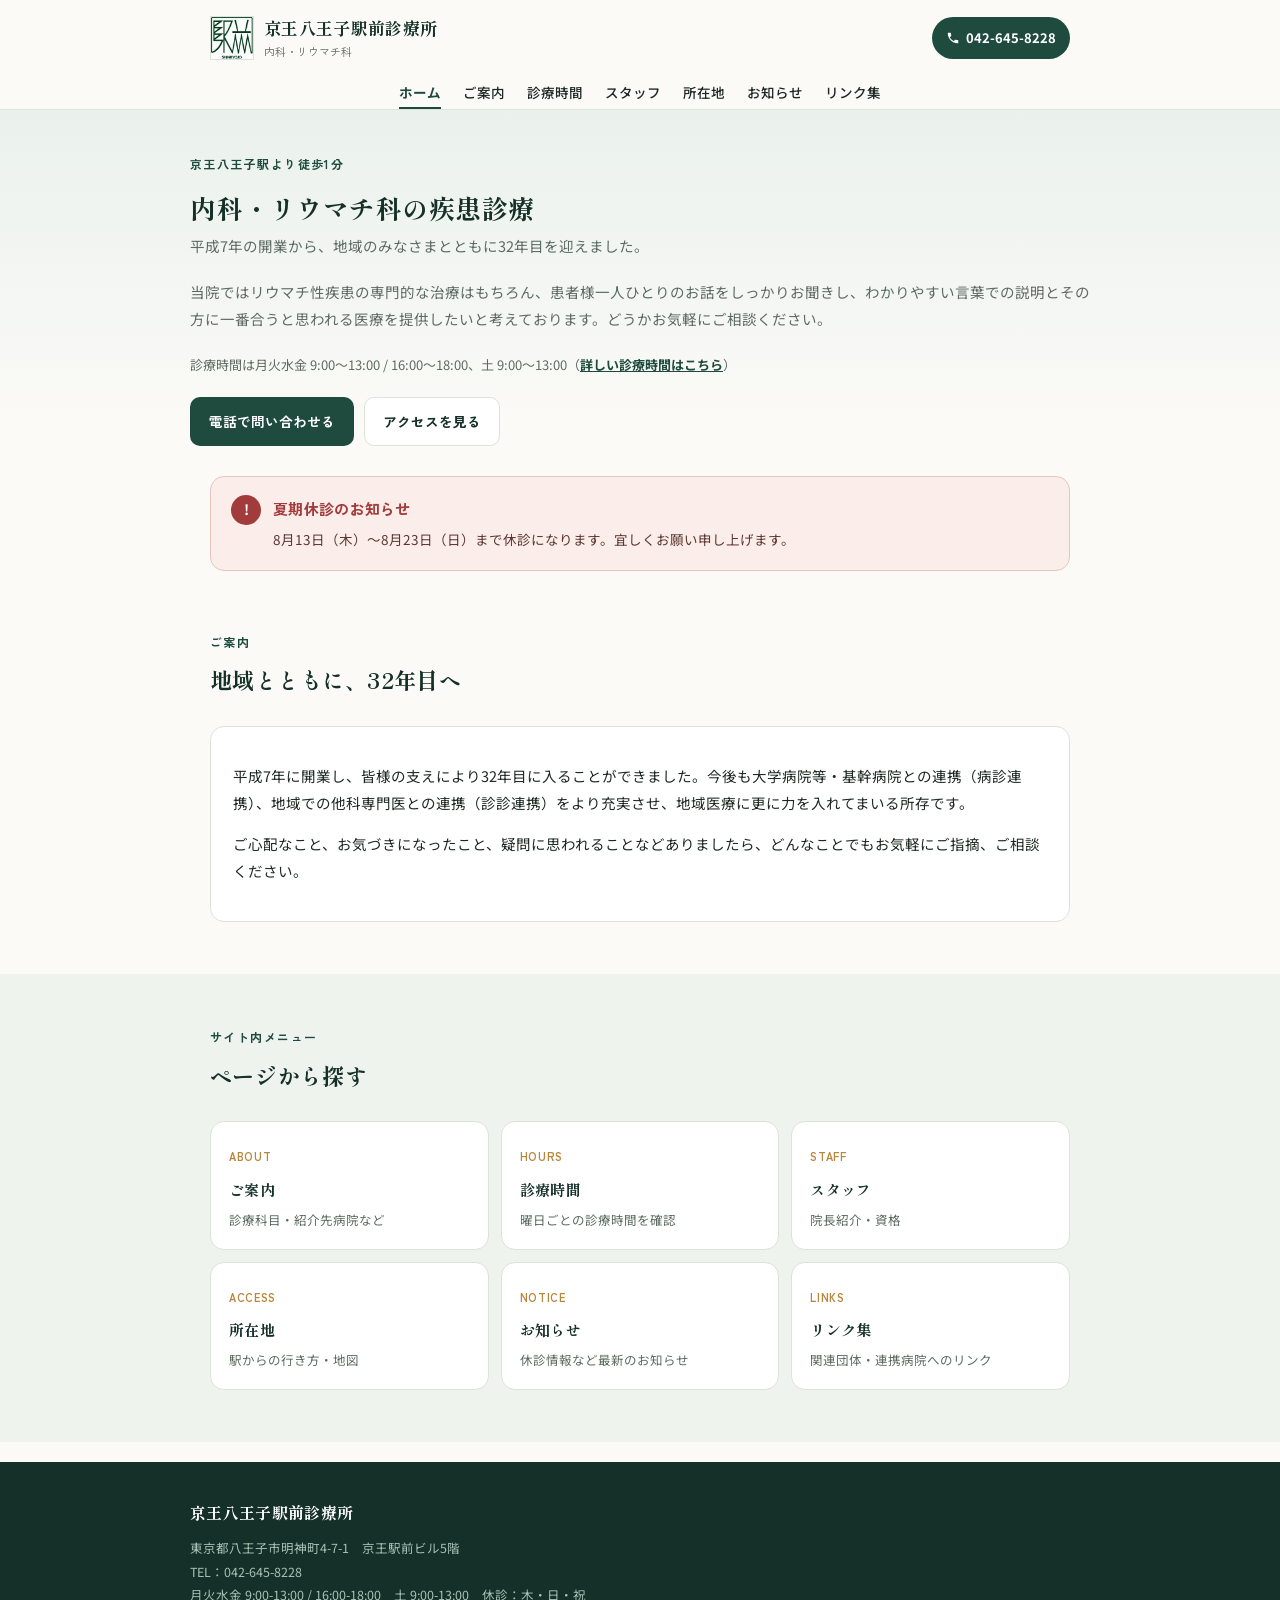
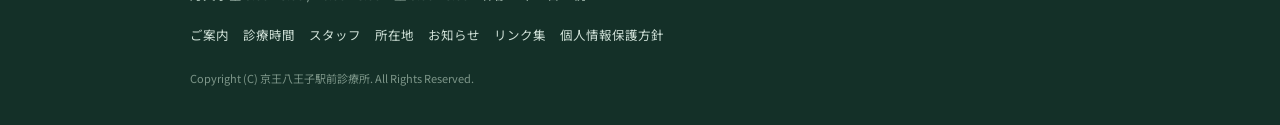
==== index.html @ 50f48717 "トップページに文言追加" ====
<!DOCTYPE html>
<html lang="ja">
<head>
<meta charset="UTF-8">
<meta name="viewport" content="width=device-width, initial-scale=1.0">
<meta name="robots" content="noindex, nofollow">
<title>京王八王子駅前診療所｜内科・リウマチ科</title>
<link rel="preconnect" href="https://fonts.googleapis.com">
<link href="https://fonts.googleapis.com/css2?family=Shippori+Mincho:wght@500;700&family=Noto+Sans+JP:wght@400;500;700&family=Zen+Kaku+Gothic+New:wght@500;700&display=swap" rel="stylesheet">
<link rel="stylesheet" href="css/style.css">
</head>
<body>

<header class="site-header">
  <div class="header-top">
    <a class="brand" href="index.html">
      <span class="brand-mark"><img src="assets/logo.jpg" alt="京王八王子駅前診療所 ロゴ"></span>
      <span class="brand-text">
        <p class="brand-name">京王八王子駅前診療所</p>
        <span class="brand-sub">内科・リウマチ科</span>
      </span>
    </a>
    <div class="header-actions">
      <a class="tel-btn" href="tel:042-645-8228">
        <svg viewBox="0 0 24 24" fill="currentColor"><path d="M6.6 10.8c1.4 2.8 3.8 5.1 6.6 6.6l2.2-2.2c.3-.3.7-.4 1-.2 1.1.4 2.3.6 3.6.6.6 0 1 .4 1 1V20c0 .6-.4 1-1 1C10.7 21 3 13.3 3 4c0-.6.4-1 1-1h3.5c.6 0 1 .4 1 1 0 1.2.2 2.4.6 3.6.1.4 0 .8-.2 1L6.6 10.8z"/></svg>
        042-645-8228
      </a>
      <button class="menu-btn" id="menuBtn" aria-label="メニュー"><span></span><span></span><span></span></button>
    </div>
  </div>
  <nav class="primary-nav" id="primaryNav">
    <ul>
      <li><a href="index.html" class="active">ホーム</a></li>
      <li><a href="about.html">ご案内</a></li>
      <li><a href="hours.html">診療時間</a></li>
      <li><a href="staff.html">スタッフ</a></li>
      <li><a href="access.html">所在地</a></li>
      <li><a href="notice.html">お知らせ</a></li>
      <li><a href="links.html">リンク集</a></li>
    </ul>
  </nav>
</header>

<section class="hero">
  <div class="hero-inner">
    <span class="eyebrow">京王八王子駅より徒歩1分</span>
    <h1>内科・リウマチ科の疾患診療</h1>
    <p class="lead">平成7年の開業から、地域のみなさまとともに<span class="anniv-year">30</span>年目を迎えました。</p>
    <p class="lead">当院ではリウマチ性疾患の専門的な治療はもちろん、患者様一人ひとりのお話をしっかりお聞きし、わかりやすい言葉での説明とその方に一番合うと思われる医療を提供したいと考えております。どうかお気軽にご相談ください。</p>

    <p class="hours-note">診療時間は月火水金 9:00〜13:00 / 16:00〜18:00、土 9:00〜13:00（<a href="hours.html">詳しい診療時間はこちら</a>）</p>

    <div class="hero-cta">
      <a class="btn btn-primary" href="tel:042-645-8228">電話で問い合わせる</a>
      <a class="btn btn-outline" href="access.html">アクセスを見る</a>
    </div>
  </div>
</section>

<div class="notice-card" id="topNoticeCard"></div>

<section>
  <div class="wrap">
    <div class="section-head">
      <span class="eyebrow">ご案内</span>
      <h2>地域とともに、<span class="anniv-year">30</span>年目へ</h2>
    </div>
    <div class="lead-block">
      <p>平成7年に開業し、皆様の支えにより<span class="anniv-year">30</span>年目に入ることができました。今後も大学病院等・基幹病院との連携（病診連携）、地域での他科専門医との連携（診診連携）をより充実させ、地域医療に更に力を入れてまいる所存です。</p>
      <p>ご心配なこと、お気づきになったこと、疑問に思われることなどありましたら、どんなことでもお気軽にご指摘、ご相談ください。</p>
    </div>
  </div>
</section>

<section class="tint">
  <div class="wrap">
    <div class="section-head">
      <span class="eyebrow">サイト内メニュー</span>
      <h2>ページから探す</h2>
    </div>
    <div class="quick-grid">
      <a class="quick-card" href="about.html">
        <span class="q-label">ABOUT</span>
        <h3>ご案内</h3>
        <p>診療科目・紹介先病院など</p>
      </a>
      <a class="quick-card" href="hours.html">
        <span class="q-label">HOURS</span>
        <h3>診療時間</h3>
        <p>曜日ごとの診療時間を確認</p>
      </a>
      <a class="quick-card" href="staff.html">
        <span class="q-label">STAFF</span>
        <h3>スタッフ</h3>
        <p>院長紹介・資格</p>
      </a>
      <a class="quick-card" href="access.html">
        <span class="q-label">ACCESS</span>
        <h3>所在地</h3>
        <p>駅からの行き方・地図</p>
      </a>
      <a class="quick-card" href="notice.html">
        <span class="q-label">NOTICE</span>
        <h3>お知らせ</h3>
        <p>休診情報など最新のお知らせ</p>
      </a>
      <a class="quick-card" href="links.html">
        <span class="q-label">LINKS</span>
        <h3>リンク集</h3>
        <p>関連団体・連携病院へのリンク</p>
      </a>
    </div>
  </div>
</section>

<footer>
  <div class="footer-inner">
    <p class="brand-name">京王八王子駅前診療所</p>
    <div class="foot-meta">
      東京都八王子市明神町4-7-1　京王駅前ビル5階<br>
      TEL：042-645-8228<br>
      月火水金 9:00-13:00 / 16:00-18:00　土 9:00-13:00　休診：木・日・祝
    </div>
    <div class="foot-links">
      <a href="about.html">ご案内</a>
      <a href="hours.html">診療時間</a>
      <a href="staff.html">スタッフ</a>
      <a href="access.html">所在地</a>
      <a href="notice.html">お知らせ</a>
      <a href="links.html">リンク集</a>
      <a href="privacy.html">個人情報保護方針</a>
    </div>
    <p class="copyright">Copyright (C) 京王八王子駅前診療所. All Rights Reserved.</p>
  </div>
</footer>

<script>const NOTICES_JSON_PATH = 'data/notices.json';</script>
<script src="js/main.js"></script>
<script>
  fetch('data/notices.json?_=' + Date.now())
    .then(res => res.json())
    .then(notices => {
      const card = document.getElementById('topNoticeCard');
      if(!notices || notices.length === 0){ return; }
      notices.sort((a,b) => new Date(b.date) - new Date(a.date));
      const top = notices.find(n => n.urgent) || notices[0];
      const div = document.createElement('div');
      div.textContent = top.title;
      const titleSafe = div.innerHTML;
      div.textContent = top.body;
      const bodySafe = div.innerHTML;
      card.innerHTML = `
        <a class="notice-box" href="notice.html">
          <span class="notice-icon">!</span>
          <div>
            <h3>${titleSafe}</h3>
            <p>${bodySafe}</p>
          </div>
        </a>`;
    })
    .catch(() => {});
</script>
</body>
</html>
---- css/style.css ----
:root{
  --bg: #FBFAF7;
  --bg-tint: #EEF3ED;
  --primary: #1F4B3F;
  --primary-dark: #143028;
  --primary-soft: #EAF1EC;
  --accent: #B8863C;
  --urgent: #A23B3B;
  --urgent-bg: #FBEDEA;
  --text: #1E2822;
  --text-muted: #5C6B62;
  --border: #DCE3D8;
  --radius: 14px;
  --max: 900px;
}
*{box-sizing:border-box;}
html{scroll-behavior:smooth;}
body{
  margin:0;
  background:var(--bg);
  color:var(--text);
  font-family:'Noto Sans JP', sans-serif;
  line-height:1.85;
  -webkit-font-smoothing:antialiased;
}
h1,h2,h3,.brand-name{
  font-family:'Shippori Mincho', serif;
  color:var(--primary-dark);
  letter-spacing:.02em;
}
.nav-label,.eyebrow,button,.btn{font-family:'Zen Kaku Gothic New', sans-serif;}
a{color:var(--primary);}
img{max-width:100%;display:block;}
.wrap{max-width:var(--max); margin:0 auto; padding:0 20px;}

/* Header */
header.site-header{position:sticky; top:0; z-index:50; background:rgba(251,250,247,.95); backdrop-filter:blur(6px); border-bottom:1px solid var(--border);}
.header-top{display:flex; align-items:center; justify-content:space-between; max-width:var(--max); margin:0 auto; padding:12px 20px; gap:12px;}
.brand{display:flex; align-items:center; gap:10px; text-decoration:none;}
.brand-mark{width:44px; height:44px; border-radius:0; background:#fff; border:1px solid var(--border); display:flex; align-items:center; justify-content:center; flex-shrink:0; overflow:hidden;}
.brand-mark img{width:100%; height:100%; object-fit:contain;}
.brand-text{line-height:1.3;}
.brand-name{font-size:17px; font-weight:700; margin:0;}
.brand-sub{font-size:11px; color:var(--text-muted); font-family:'Zen Kaku Gothic New',sans-serif;}
.header-actions{display:flex; align-items:center; gap:8px;}
.tel-btn{display:flex; align-items:center; gap:6px; background:var(--primary); color:#fff; text-decoration:none; padding:9px 14px; border-radius:99px; font-size:13px; font-weight:700; white-space:nowrap;}
.tel-btn svg{width:14px; height:14px; flex-shrink:0;}
.menu-btn{background:none; border:1px solid var(--border); border-radius:10px; width:40px; height:40px; display:flex; flex-direction:column; align-items:center; justify-content:center; gap:4px; cursor:pointer;}
.menu-btn span{display:block; width:18px; height:2px; background:var(--primary-dark);}

nav.primary-nav{display:none; border-top:1px solid var(--border);}
nav.primary-nav.open{display:block;}
nav.primary-nav ul{list-style:none; margin:0; padding:8px 20px 14px; display:flex; flex-direction:column; gap:2px;}
nav.primary-nav a{display:block; padding:10px 6px; text-decoration:none; color:var(--text); font-size:14px; font-weight:500; border-radius:8px;}
nav.primary-nav a.active{color:var(--primary); font-weight:700; background:var(--bg-tint);}

@media(min-width:760px){
  .menu-btn{display:none;}
  nav.primary-nav{display:block !important; border-top:none;}
  nav.primary-nav ul{flex-direction:row; padding:0; gap:22px; justify-content:center;}
  nav.primary-nav a{padding:4px 0; font-size:13.5px;}
  nav.primary-nav a.active{background:none; border-bottom:2px solid var(--primary); border-radius:0; padding-bottom:2px;}
  .header-top{padding:16px 20px;}
}

/* Page header (non-home pages) */
.page-head{padding:34px 20px 26px; background:linear-gradient(180deg, var(--primary-soft), var(--bg) 90%);}
.page-head .wrap{max-width:var(--max);}
.breadcrumb{font-size:12px; color:var(--text-muted); margin-bottom:8px;}
.breadcrumb a{color:var(--text-muted); text-decoration:none;}
.page-head h1{font-size:23px; margin:0 0 6px;}
.page-head p{color:var(--text-muted); font-size:13.5px; margin:0;}

/* Hero (home only) */
.hero{padding:38px 20px 30px; background:linear-gradient(180deg, var(--primary-soft), var(--bg) 85%);}
.hero-inner{max-width:var(--max); margin:0 auto;}
.eyebrow{font-size:12px; font-weight:700; color:var(--primary); letter-spacing:.12em; text-transform:uppercase;}
.hero h1{font-size:26px; margin:10px 0 6px; line-height:1.5;}
.hero p.lead{color:var(--text-muted); font-size:14.5px; margin:0 0 20px;}
.hours-note{font-size:13px; color:var(--text-muted); margin:0 0 20px;}
.hours-note a{color:var(--primary); font-weight:700;}
.status-row{display:flex; flex-wrap:wrap; gap:10px; align-items:center; margin-bottom:20px;}
.status-pill{display:inline-flex; align-items:center; gap:7px; padding:8px 14px; border-radius:99px; font-size:13px; font-weight:700; font-family:'Zen Kaku Gothic New',sans-serif;}
.status-pill.open{background:#E7F1E9; color:#1F4B3F;}
.status-pill.closed{background:var(--urgent-bg); color:var(--urgent);}
.status-dot{width:8px; height:8px; border-radius:50%; background:currentColor;}
.status-note{font-size:12.5px; color:var(--text-muted);}
.hero-cta{display:flex; gap:10px; flex-wrap:wrap;}
.btn{display:inline-flex; align-items:center; gap:8px; padding:11px 18px; border-radius:10px; font-size:13.5px; font-weight:700; text-decoration:none; border:1px solid transparent; cursor:pointer;}
.btn-primary{background:var(--primary); color:#fff;}
.btn-outline{background:#fff; color:var(--primary-dark); border-color:var(--border);}

/* Notice */
.notice-card{max-width:var(--max); margin:0 auto 8px; padding:0 20px;}
.notice-box{background:var(--urgent-bg); border:1px solid #E5C6BE; border-radius:var(--radius); padding:18px 20px; display:flex; gap:12px; align-items:flex-start;}
.notice-box.static{cursor:default;}
a.notice-box{text-decoration:none; transition:box-shadow .15s;}
a.notice-box:hover{box-shadow:0 2px 10px rgba(162,59,59,.12);}
.notice-icon{width:30px; height:30px; border-radius:50%; background:var(--urgent); color:#fff; display:flex; align-items:center; justify-content:center; font-weight:700; flex-shrink:0; font-size:14px;}
.notice-box h3{margin:0 0 4px; font-size:15px; color:var(--urgent); font-family:'Zen Kaku Gothic New',sans-serif;}
.notice-box p{margin:0; font-size:13.5px; color:#5b3630; white-space:pre-wrap;}
.notice-date{font-size:11.5px; color:#8a615c; margin-top:6px; font-family:'Zen Kaku Gothic New',sans-serif;}

/* Sections */
section{padding:52px 20px;}
section.tint{background:var(--bg-tint);}
section.compact{padding:40px 20px;}
.section-head{margin-bottom:26px;}
.section-head .eyebrow{display:block; margin-bottom:6px;}
.section-head h2{font-size:22px; margin:0;}
.section-head p{color:var(--text-muted); font-size:13.5px; margin:8px 0 0;}
.lead-block{background:#fff; border:1px solid var(--border); border-radius:var(--radius); padding:22px;}
.lead-block p{font-size:14.5px;}

/* Quick link cards (home) */
.quick-grid{display:grid; grid-template-columns:1fr; gap:12px;}
@media(min-width:640px){.quick-grid{grid-template-columns:repeat(3,1fr);}}
.quick-card{display:block; background:#fff; border:1px solid var(--border); border-radius:var(--radius); padding:18px; text-decoration:none; color:var(--text);}
.quick-card .q-label{font-size:11px; color:var(--accent); font-weight:700; font-family:'Zen Kaku Gothic New',sans-serif; letter-spacing:.06em;}
.quick-card h3{font-size:15px; margin:6px 0 4px;}
.quick-card p{font-size:12.5px; color:var(--text-muted); margin:0;}

/* Department cards */
.dept-grid{display:grid; grid-template-columns:1fr; gap:16px;}
@media(min-width:640px){.dept-grid{grid-template-columns:1fr 1fr;}}
.dept-card{background:#fff; border:1px solid var(--border); border-radius:var(--radius); padding:22px;}
.dept-card h3{font-size:17px; margin:0 0 10px; display:flex; align-items:center; gap:8px;}
.dept-tag{font-size:10.5px; font-family:'Zen Kaku Gothic New',sans-serif; font-weight:700; background:var(--primary-soft); color:var(--primary-dark); padding:3px 9px; border-radius:99px;}
.dept-card ul{margin:10px 0 0; padding-left:1.1em; font-size:13.5px; color:var(--text-muted);}
.dept-card li{margin-bottom:4px;}
.referral-list{margin-top:22px;}
.referral-list h4{font-size:13.5px; font-family:'Zen Kaku Gothic New',sans-serif; margin:0 0 10px; color:var(--text-muted); font-weight:700;}
.chip-list{display:flex; flex-wrap:wrap; gap:8px;}
.chip{font-size:12.5px; background:#fff; border:1px solid var(--border); border-radius:99px; padding:7px 13px; color:var(--text);}

/* Hours */
.hours-card{background:#fff; border:1px solid var(--border); border-radius:var(--radius); padding:22px; overflow-x:auto;}
table.hours{width:100%; border-collapse:collapse; min-width:520px; font-family:'Zen Kaku Gothic New',sans-serif;}
table.hours th, table.hours td{text-align:center; padding:12px 6px; font-size:13px; border-bottom:1px solid var(--border);}
table.hours th{color:var(--text-muted); font-weight:700; font-size:12px;}
table.hours td.label{text-align:left; color:var(--text-muted); font-size:12.5px; padding-left:2px;}
table.hours td.open{color:var(--primary); font-weight:700;}
table.hours td.closed{color:#B7BDB4;}
table.hours th.today, table.hours td.today{background:var(--primary-soft); border-radius:6px;}
.hours-foot{margin-top:16px; font-size:12.5px; color:var(--text-muted);}
.hours-foot li{margin-bottom:4px;}

/* Staff */
.staff-card{display:flex; gap:18px; align-items:flex-start; background:#fff; border:1px solid var(--border); border-radius:var(--radius); padding:22px; flex-wrap:wrap;}
.staff-photo{width:176px; height:176px; border-radius:20px; object-fit:cover; flex-shrink:0; background:var(--primary-soft);}
.staff-info h3{margin:0 0 2px; font-size:17px;}
.staff-role{font-size:12.5px; color:var(--text-muted); margin-bottom:10px; font-family:'Zen Kaku Gothic New',sans-serif;}
.staff-creds{list-style:none; margin:0; padding:0; font-size:13px; color:var(--text-muted); display:grid; gap:4px;}
.staff-creds li::before{content:"・";}
.note-tag{display:inline-block; background:#fff8e8; border:1px solid #ecd8a6; color:#8a6a1e; font-size:11.5px; padding:6px 10px; border-radius:8px; margin-top:14px; font-family:'Zen Kaku Gothic New',sans-serif;}

/* Access */
.access-grid{display:grid; gap:16px; grid-template-columns:1fr;}
@media(min-width:640px){.access-grid{grid-template-columns:1.1fr 1fr;}}
.access-card{background:#fff; border:1px solid var(--border); border-radius:var(--radius); padding:22px;}
.access-card h4{margin:0 0 8px; font-size:13.5px; font-family:'Zen Kaku Gothic New',sans-serif;}
.route-item{display:flex; justify-content:space-between; font-size:13.5px; padding:9px 0; border-bottom:1px dashed var(--border); gap:10px;}
.route-item:last-child{border-bottom:none;}
.route-item b{color:var(--primary-dark); text-align:right;}
.map-placeholder{background:var(--bg-tint); border:1px dashed var(--border); border-radius:12px; aspect-ratio:4/3; display:flex; align-items:center; justify-content:center; color:var(--text-muted); font-size:12.5px; text-align:center; padding:20px;}
.map-embed{background:var(--bg-tint); border:1px solid var(--border); border-radius:12px; aspect-ratio:4/3; overflow:hidden;}

/* Links */
.links-grid{display:grid; gap:8px; grid-template-columns:1fr;}
@media(min-width:640px){.links-grid{grid-template-columns:1fr 1fr;}}
.link-item{display:block; background:#fff; border:1px solid var(--border); border-radius:10px; padding:12px 14px; font-size:13.5px; text-decoration:none; color:var(--text);}

/* Privacy */
.privacy-body h5{font-size:13px; color:var(--text); margin:14px 0 6px;}
.privacy-body ul{margin:0 0 10px; padding-left:1.2em; color:var(--text-muted); font-size:13px;}
.privacy-body p{font-size:13px; color:var(--text-muted);}

/* Footer */
footer{background:var(--primary-dark); color:#DCE7E1; padding:36px 20px 26px; margin-top:20px;}
.footer-inner{max-width:var(--max); margin:0 auto;}
footer .brand-name{color:#fff; font-size:16px;}
footer .foot-meta{font-size:12.5px; color:#A9C0B5; margin-top:8px; line-height:1.9;}
footer .foot-links{margin-top:16px; display:flex; flex-wrap:wrap; gap:14px;}
footer .foot-links a{color:#CFE0D7; font-size:12.5px; text-decoration:none;}
footer .copyright{margin-top:22px; font-size:11px; color:#7D9689;}
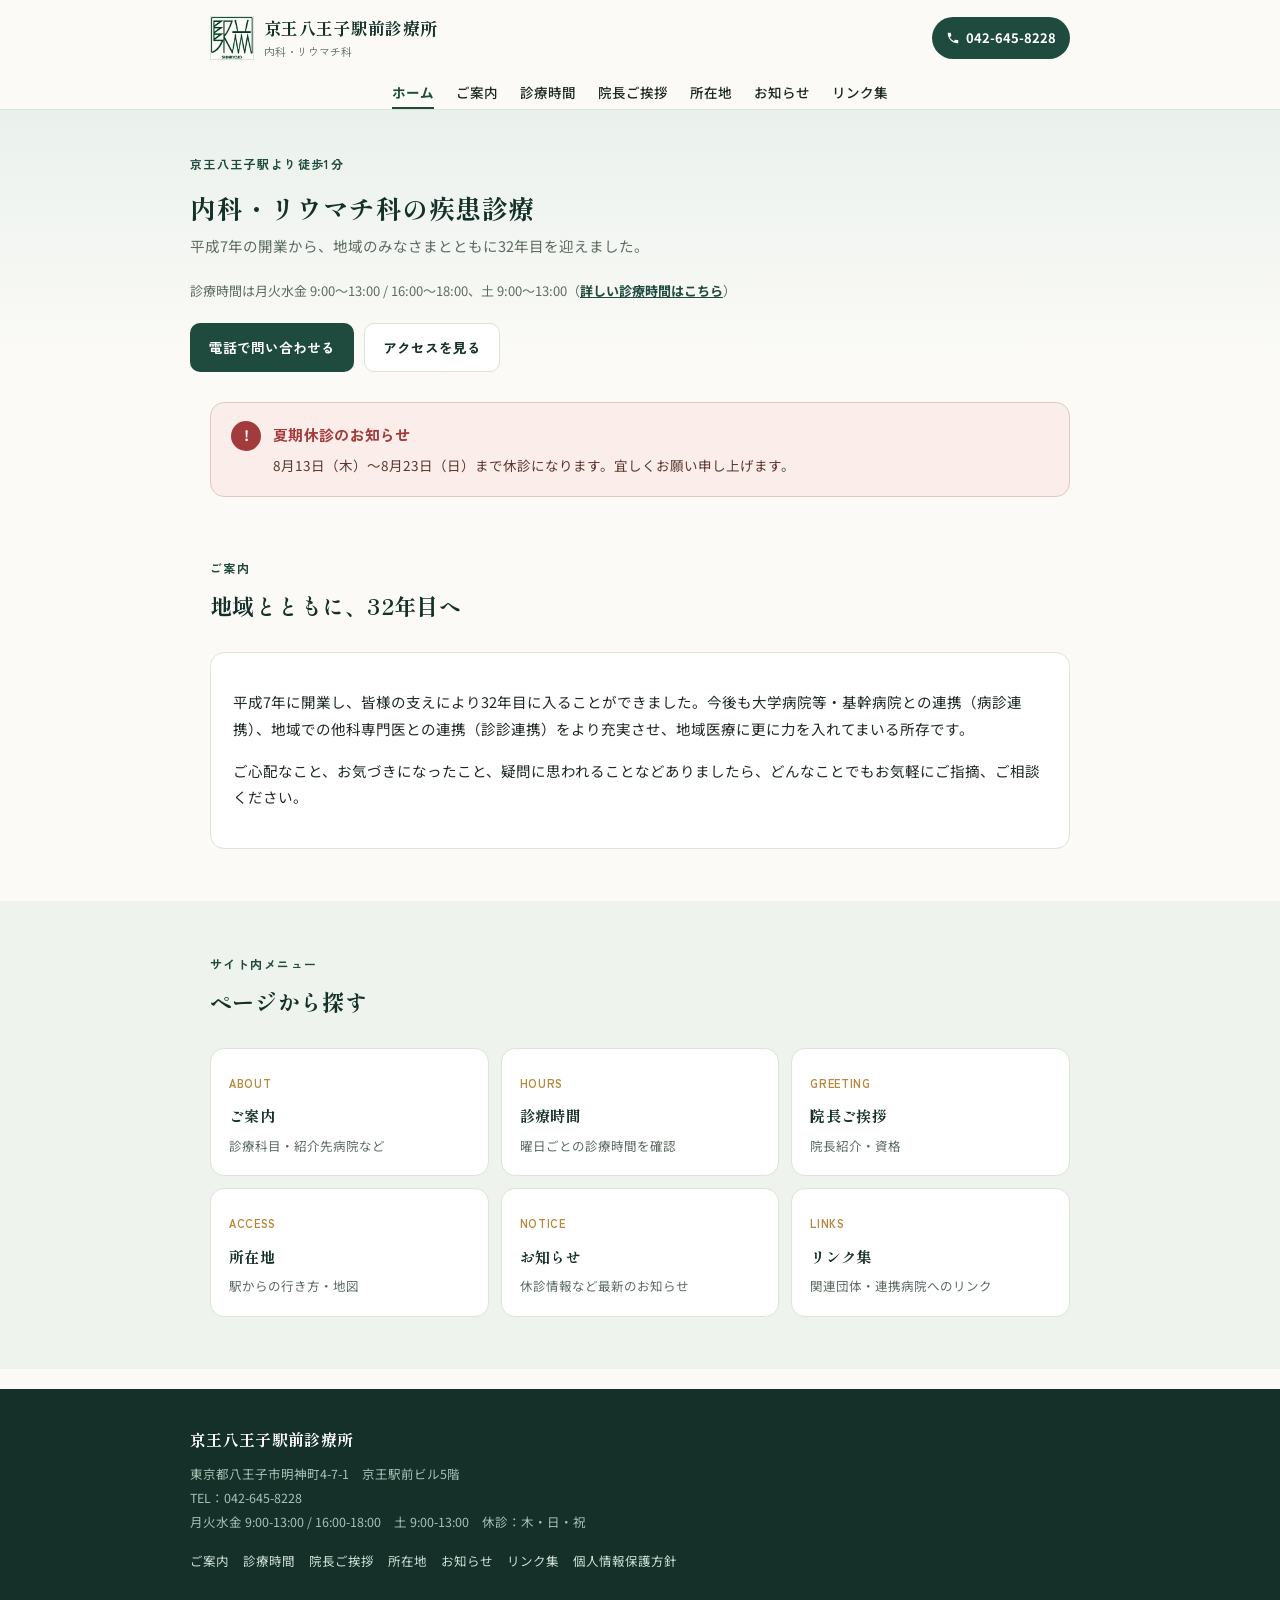
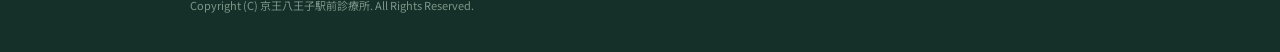
==== commit a3c3e3f7: "7/31変更 ・院長画像戻し ・スタッフを院長ご挨拶へ ・トップページの文言削除" ====
--- a/index.html
+++ b/index.html
@@ -33,7 +33,7 @@
       <li><a href="index.html" class="active">ホーム</a></li>
       <li><a href="about.html">ご案内</a></li>
       <li><a href="hours.html">診療時間</a></li>
-      <li><a href="staff.html">スタッフ</a></li>
+      <li><a href="staff.html">院長ご挨拶</a></li>
       <li><a href="access.html">所在地</a></li>
       <li><a href="notice.html">お知らせ</a></li>
       <li><a href="links.html">リンク集</a></li>
@@ -46,7 +46,6 @@
     <span class="eyebrow">京王八王子駅より徒歩1分</span>
     <h1>内科・リウマチ科の疾患診療</h1>
     <p class="lead">平成7年の開業から、地域のみなさまとともに<span class="anniv-year">30</span>年目を迎えました。</p>
-    <p class="lead">当院ではリウマチ性疾患の専門的な治療はもちろん、患者様一人ひとりのお話をしっかりお聞きし、わかりやすい言葉での説明とその方に一番合うと思われる医療を提供したいと考えております。どうかお気軽にご相談ください。</p>
 
     <p class="hours-note">診療時間は月火水金 9:00〜13:00 / 16:00〜18:00、土 9:00〜13:00（<a href="hours.html">詳しい診療時間はこちら</a>）</p>
 
@@ -90,8 +89,8 @@
         <p>曜日ごとの診療時間を確認</p>
       </a>
       <a class="quick-card" href="staff.html">
-        <span class="q-label">STAFF</span>
-        <h3>スタッフ</h3>
+        <span class="q-label">GREETING</span>
+        <h3>院長ご挨拶</h3>
         <p>院長紹介・資格</p>
       </a>
       <a class="quick-card" href="access.html">
@@ -124,7 +123,7 @@
     <div class="foot-links">
       <a href="about.html">ご案内</a>
       <a href="hours.html">診療時間</a>
-      <a href="staff.html">スタッフ</a>
+      <a href="staff.html">院長ご挨拶</a>
       <a href="access.html">所在地</a>
       <a href="notice.html">お知らせ</a>
       <a href="links.html">リンク集</a>
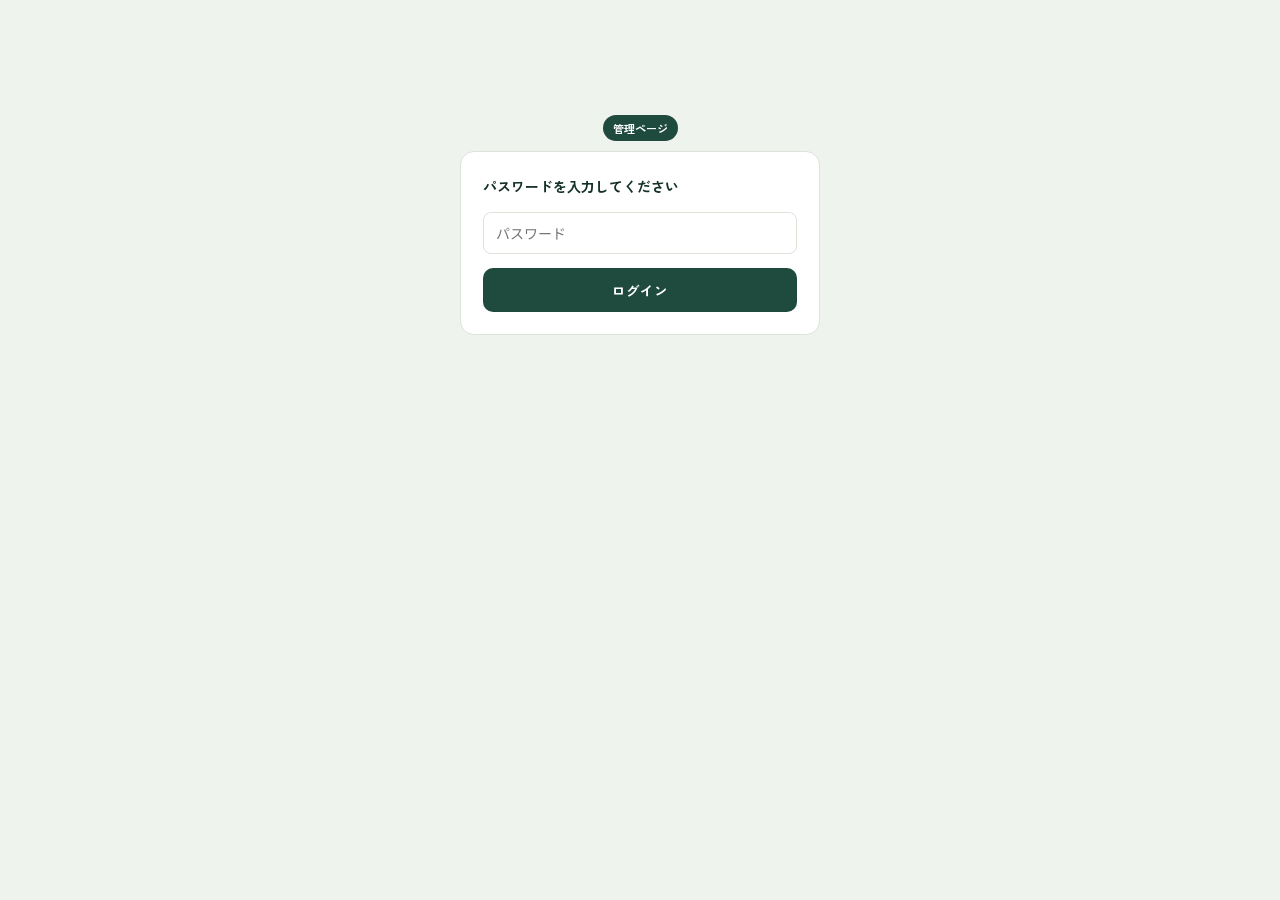
==== commit e772c591: "9.7.2" ====
--- a/index.html
+++ b/index.html
@@ -4,160 +4,356 @@
 <meta charset="UTF-8">
 <meta name="viewport" content="width=device-width, initial-scale=1.0">
 <meta name="robots" content="noindex, nofollow">
-<title>京王八王子駅前診療所｜内科・リウマチ科</title>
+<title>お知らせ管理｜京王八王子駅前診療所</title>
 <link rel="preconnect" href="https://fonts.googleapis.com">
 <link href="https://fonts.googleapis.com/css2?family=Shippori+Mincho:wght@500;700&family=Noto+Sans+JP:wght@400;500;700&family=Zen+Kaku+Gothic+New:wght@500;700&display=swap" rel="stylesheet">
-<link rel="stylesheet" href="css/style.css">
+<link rel="stylesheet" href="../css/style.css">
+<style>
+  body{background:var(--bg-tint);}
+  .admin-wrap{max-width:640px; margin:0 auto; padding:32px 20px 60px;}
+  .admin-head{margin-bottom:22px;}
+  .admin-head-row{display:flex; align-items:flex-start; justify-content:space-between; gap:16px; flex-wrap:wrap;}
+  .btn-logout{flex-shrink:0;}
+  .admin-footer{display:flex; justify-content:flex-end; margin-top:18px;}
+  .admin-head h1{font-size:20px; margin:0 0 4px;}
+  .admin-head p{font-size:12.5px; color:var(--text-muted); margin:0;}
+  .admin-badge{display:inline-block; font-size:11px; font-family:'Zen Kaku Gothic New',sans-serif; font-weight:700; background:var(--primary); color:#fff; padding:3px 10px; border-radius:99px; margin-bottom:10px;}
+
+  .card{background:#fff; border:1px solid var(--border); border-radius:var(--radius); padding:22px; margin-bottom:20px;}
+  .field{margin-bottom:14px;}
+  .field label{display:block; font-size:12.5px; font-weight:700; color:var(--text-muted); margin-bottom:5px; font-family:'Zen Kaku Gothic New',sans-serif;}
+  .field input[type=text], .field input[type=date], .field input[type=password], .field textarea{
+    width:100%; border:1px solid var(--border); border-radius:8px; padding:10px 12px; font-size:14px;
+    font-family:'Noto Sans JP',sans-serif; color:var(--text); background:#fff;
+  }
+  .field textarea{min-height:90px; resize:vertical;}
+  .field-check{display:flex; align-items:center; gap:8px; font-size:13.5px;}
+
+  .btn-row{display:flex; gap:10px; margin-top:18px;}
+  .btn{display:inline-flex; align-items:center; gap:8px; padding:11px 18px; border-radius:10px; font-size:13.5px; font-weight:700; border:1px solid transparent; cursor:pointer; font-family:'Zen Kaku Gothic New',sans-serif;}
+  .btn-primary{background:var(--primary); color:#fff;}
+  .btn-outline{background:#fff; color:var(--primary-dark); border-color:var(--border);}
+  .btn-danger{background:#fff; color:var(--urgent); border-color:#E5C6BE;}
+  .btn:disabled{opacity:.5; cursor:not-allowed;}
+
+  .status-msg{font-size:13px; padding:10px 14px; border-radius:8px; margin-bottom:16px; display:none;}
+  .status-msg.show{display:block;}
+  .status-msg.ok{background:#E7F1E9; color:var(--primary-dark);}
+  .status-msg.err{background:var(--urgent-bg); color:var(--urgent);}
+
+  .list-item{border:1px solid var(--border); border-radius:10px; padding:14px 16px; margin-bottom:10px; background:#fff;}
+  .list-item.urgent{border-color:#E5C6BE; background:#FFFBFA;}
+  .list-item .li-date{font-size:11px; color:var(--text-muted); font-family:'Zen Kaku Gothic New',sans-serif;}
+  .li-badge{display:inline-block; font-size:10.5px; background:var(--primary-soft); color:var(--primary-dark); padding:2px 8px; border-radius:99px; margin-left:6px; font-weight:700;}
+  .li-badge.urgent{background:var(--urgent-bg); color:var(--urgent);}
+  .list-item h4{margin:4px 0 4px; font-size:14.5px;}
+  .list-item p{margin:0 0 10px; font-size:13px; color:var(--text-muted); white-space:pre-wrap;}
+  .li-actions{display:flex; gap:8px;}
+  .li-actions button{font-size:12px; padding:6px 12px; border-radius:7px; border:1px solid var(--border); background:#fff; cursor:pointer; font-family:'Zen Kaku Gothic New',sans-serif;}
+  .li-actions button.edit{color:var(--primary-dark);}
+  .li-actions button.del{color:var(--urgent); border-color:#E5C6BE;}
+
+  .section-title{font-size:14px; font-weight:700; margin:0 0 12px; font-family:'Zen Kaku Gothic New',sans-serif; color:var(--primary-dark);}
+  .lock-screen{max-width:360px; margin:80px auto; text-align:center;}
+</style>
 </head>
 <body>
 
-<header class="site-header">
-  <div class="header-top">
-    <a class="brand" href="index.html">
-      <span class="brand-mark"><img src="assets/logo.jpg" alt="京王八王子駅前診療所 ロゴ"></span>
-      <span class="brand-text">
-        <p class="brand-name">京王八王子駅前診療所</p>
-        <span class="brand-sub">内科・リウマチ科</span>
-      </span>
-    </a>
-    <div class="header-actions">
-      <a class="tel-btn" href="tel:042-645-8228">
-        <svg viewBox="0 0 24 24" fill="currentColor"><path d="M6.6 10.8c1.4 2.8 3.8 5.1 6.6 6.6l2.2-2.2c.3-.3.7-.4 1-.2 1.1.4 2.3.6 3.6.6.6 0 1 .4 1 1V20c0 .6-.4 1-1 1C10.7 21 3 13.3 3 4c0-.6.4-1 1-1h3.5c.6 0 1 .4 1 1 0 1.2.2 2.4.6 3.6.1.4 0 .8-.2 1L6.6 10.8z"/></svg>
-        042-645-8228
-      </a>
-      <button class="menu-btn" id="menuBtn" aria-label="メニュー"><span></span><span></span><span></span></button>
+<div class="admin-wrap">
+
+  <!-- パスワード入力画面 -->
+  <div id="lockScreen" class="lock-screen">
+    <div class="admin-badge">管理ページ</div>
+    <div class="card" style="text-align:left;">
+      <p class="section-title">パスワードを入力してください</p>
+      <div class="field">
+        <input type="password" id="passwordInput" placeholder="パスワード">
+      </div>
+      <div id="lockError" class="status-msg err"></div>
+      <button class="btn btn-primary" id="loginBtn" style="width:100%; justify-content:center;" onclick="unlock()">ログイン</button>
     </div>
   </div>
-  <nav class="primary-nav" id="primaryNav">
-    <ul>
-      <li><a href="index.html" class="active">ホーム</a></li>
-      <li><a href="about.html">ご案内</a></li>
-      <li><a href="hours.html">診療時間</a></li>
-      <li><a href="staff.html">院長ご挨拶</a></li>
-      <li><a href="access.html">所在地</a></li>
-      <li><a href="notice.html">お知らせ</a></li>
-      <li><a href="links.html">リンク集</a></li>
-    </ul>
-  </nav>
-</header>
-
-<section class="hero">
-  <div class="hero-inner">
-    <span class="eyebrow">京王八王子駅より徒歩1分</span>
-    <h1>内科・リウマチ科の疾患診療</h1>
-    <p class="lead">平成7年の開業から、地域のみなさまとともに<span class="anniv-year">30</span>年目を迎えました。</p>
-
-    <p class="hours-note">診療時間は月火水金 9:00〜13:00 / 16:00〜18:00、土 9:00〜13:00（<a href="hours.html">詳しい診療時間はこちら</a>）</p>
-
-    <div class="hero-cta">
-      <a class="btn btn-primary" href="tel:042-645-8228">電話で問い合わせる</a>
-      <a class="btn btn-outline" href="access.html">アクセスを見る</a>
+
+  <!-- 管理画面本体（ログイン後に表示） -->
+  <div id="adminScreen" style="display:none;">
+    <div class="admin-head admin-head-row">
+      <div>
+        <div class="admin-badge">管理ページ</div>
+        <h1>お知らせ管理</h1>
+        <p>京王八王子駅前診療所　お知らせの追加・編集・削除ができます</p>
+      </div>
+      <button class="btn btn-outline btn-logout" onclick="logout()">ログアウト</button>
+    </div>
+
+    <div class="card">
+      <p class="section-title" id="formTitle">＋ 新規お知らせを追加</p>
+      <input type="hidden" id="editId" value="">
+      <div class="field">
+        <label>タイトル</label>
+        <input type="text" id="fieldTitle" placeholder="例：夏期休診のお知らせ">
+      </div>
+      <div class="field">
+        <label>本文</label>
+        <textarea id="fieldBody" placeholder="例：8月13日（木）〜8月23日（日）まで休診になります。"></textarea>
+      </div>
+      <div class="field">
+        <label>掲載日</label>
+        <input type="date" id="fieldDate">
+      </div>
+      <div class="field field-check">
+        <input type="checkbox" id="fieldShowTop">
+        <label style="margin:0;" for="fieldShowTop">トップページにも表示する（通常のお知らせ）</label>
+      </div>
+      <div class="field field-check">
+        <input type="checkbox" id="fieldUrgent">
+        <label style="margin:0;" for="fieldUrgent">トップページの目立つ位置にも表示する（休診など重要なお知らせ）</label>
+      </div>
+      <p style="font-size:12px; color:var(--text-muted); margin:-6px 0 0;">※トップページには最大3件まで表示されます。「目立つ位置」のお知らせが優先され、残りの枠を「通常表示」のお知らせで埋めます。</p>
+      <div class="btn-row">
+        <button class="btn btn-primary" id="submitBtn" onclick="submitNotice()">保存する</button>
+        <button class="btn btn-outline" id="cancelEditBtn" style="display:none;" onclick="resetForm()">編集をやめる</button>
+      </div>
+    </div>
+
+    <div id="statusMsg" class="status-msg"></div>
+
+    <p class="section-title">現在のお知らせ一覧</p>
+    <div id="noticeAdminList">
+      <p style="font-size:13px; color:var(--text-muted);">読み込み中…</p>
+    </div>
+
+    <div class="admin-footer">
+      <button class="btn btn-outline btn-logout" onclick="logout()">ログアウト</button>
     </div>
   </div>
-</section>
-
-<div class="notice-card" id="topNoticeCard"></div>
-
-<section>
-  <div class="wrap">
-    <div class="section-head">
-      <span class="eyebrow">ご案内</span>
-      <h2>地域とともに、<span class="anniv-year">30</span>年目へ</h2>
-    </div>
-    <div class="lead-block">
-      <p>平成7年に開業し、皆様の支えにより<span class="anniv-year">30</span>年目に入ることができました。今後も大学病院等・基幹病院との連携（病診連携）、地域での他科専門医との連携（診診連携）をより充実させ、地域医療に更に力を入れてまいる所存です。</p>
-      <p>ご心配なこと、お気づきになったこと、疑問に思われることなどありましたら、どんなことでもお気軽にご指摘、ご相談ください。</p>
-    </div>
-  </div>
-</section>
-
-<section class="tint">
-  <div class="wrap">
-    <div class="section-head">
-      <span class="eyebrow">サイト内メニュー</span>
-      <h2>ページから探す</h2>
-    </div>
-    <div class="quick-grid">
-      <a class="quick-card" href="about.html">
-        <span class="q-label">ABOUT</span>
-        <h3>ご案内</h3>
-        <p>診療科目・紹介先病院など</p>
-      </a>
-      <a class="quick-card" href="hours.html">
-        <span class="q-label">HOURS</span>
-        <h3>診療時間</h3>
-        <p>曜日ごとの診療時間を確認</p>
-      </a>
-      <a class="quick-card" href="staff.html">
-        <span class="q-label">GREETING</span>
-        <h3>院長ご挨拶</h3>
-        <p>院長紹介・資格</p>
-      </a>
-      <a class="quick-card" href="access.html">
-        <span class="q-label">ACCESS</span>
-        <h3>所在地</h3>
-        <p>駅からの行き方・地図</p>
-      </a>
-      <a class="quick-card" href="notice.html">
-        <span class="q-label">NOTICE</span>
-        <h3>お知らせ</h3>
-        <p>休診情報など最新のお知らせ</p>
-      </a>
-      <a class="quick-card" href="links.html">
-        <span class="q-label">LINKS</span>
-        <h3>リンク集</h3>
-        <p>関連団体・連携病院へのリンク</p>
-      </a>
-    </div>
-  </div>
-</section>
-
-<footer>
-  <div class="footer-inner">
-    <p class="brand-name">京王八王子駅前診療所</p>
-    <div class="foot-meta">
-      東京都八王子市明神町4-7-1　京王駅前ビル5階<br>
-      TEL：042-645-8228<br>
-      月火水金 9:00-13:00 / 16:00-18:00　土 9:00-13:00　休診：木・日・祝
-    </div>
-    <div class="foot-links">
-      <a href="about.html">ご案内</a>
-      <a href="hours.html">診療時間</a>
-      <a href="staff.html">院長ご挨拶</a>
-      <a href="access.html">所在地</a>
-      <a href="notice.html">お知らせ</a>
-      <a href="links.html">リンク集</a>
-      <a href="privacy.html">個人情報保護方針</a>
-    </div>
-    <p class="copyright">Copyright (C) 京王八王子駅前診療所. All Rights Reserved.</p>
-  </div>
-</footer>
-
-<script>const NOTICES_JSON_PATH = 'data/notices.json';</script>
-<script src="js/main.js"></script>
+</div>
+
 <script>
-  fetch('data/notices.json?_=' + Date.now())
-    .then(res => res.json())
-    .then(notices => {
-      const card = document.getElementById('topNoticeCard');
-      if(!notices || notices.length === 0){ return; }
-      notices.sort((a,b) => new Date(b.date) - new Date(a.date));
-      const top = notices.find(n => n.urgent) || notices[0];
-      const div = document.createElement('div');
-      div.textContent = top.title;
-      const titleSafe = div.innerHTML;
-      div.textContent = top.body;
-      const bodySafe = div.innerHTML;
-      card.innerHTML = `
-        <a class="notice-box" href="notice.html">
-          <span class="notice-icon">!</span>
-          <div>
-            <h3>${titleSafe}</h3>
-            <p>${bodySafe}</p>
-          </div>
-        </a>`;
+  // ▼▼▼ Google Apps Script をデプロイ後、発行されたWebアプリURLに書き換えてください ▼▼▼
+  const GAS_WEB_APP_URL = 'https://script.google.com/macros/s/AKfycbzgqf2Nvbsjk3s-VtN9Ywsd7hzt1K0guyikj1zihQJ96IrSN_O31bGzi0TfxyXy5wCt/exec';
+
+  const NOTICES_JSON_PATH = '../data/notices.json';
+  let sessionPassword = sessionStorage.getItem('admin_pw') || '';
+  let currentNotices = [];
+
+  function unlock(){
+    const pw = document.getElementById('passwordInput').value;
+    if(!pw){
+      showLockError('パスワードを入力してください。');
+      return;
+    }
+    const loginBtn = document.getElementById('loginBtn');
+    loginBtn.disabled = true;
+    loginBtn.textContent = '確認中…';
+    showLockError('');
+
+    fetch(GAS_WEB_APP_URL, {
+      method: 'POST',
+      headers: {'Content-Type': 'text/plain;charset=utf-8'},
+      body: JSON.stringify({ action: 'verify', password: pw })
     })
-    .catch(() => {});
+      .then(res => res.json())
+      .then(res => {
+        if(res.success){
+          sessionPassword = pw;
+          sessionStorage.setItem('admin_pw', pw);
+          document.getElementById('lockScreen').style.display = 'none';
+          document.getElementById('adminScreen').style.display = 'block';
+          clearStatus();
+          resetForm();
+          loadNotices();
+        } else if(res.error === 'invalid_password'){
+          showLockError('パスワードが正しくありません。');
+        } else {
+          showLockError('エラーが発生しました：' + (res.error || '不明なエラー') + '（GAS側の再デプロイが反映されていない可能性があります）');
+        }
+      })
+      .catch(() => {
+        showLockError('通信エラーが発生しました。時間をおいて再度お試しください。');
+      })
+      .finally(() => {
+        loginBtn.disabled = false;
+        loginBtn.textContent = 'ログイン';
+      });
+  }
+
+  function clearStatus(){
+    const el = document.getElementById('statusMsg');
+    el.textContent = '';
+    el.className = 'status-msg';
+  }
+
+  function logout(){
+    sessionPassword = '';
+    sessionStorage.removeItem('admin_pw');
+    document.getElementById('passwordInput').value = '';
+    document.getElementById('lockError').textContent = '';
+    document.getElementById('lockError').classList.remove('show');
+    document.getElementById('adminScreen').style.display = 'none';
+    document.getElementById('lockScreen').style.display = 'block';
+    clearStatus();
+    resetForm();
+  }
+
+  // パスワード欄でEnterキーを押したらログイン実行
+  document.getElementById('passwordInput').addEventListener('keydown', (e) => {
+    if(e.key === 'Enter'){
+      e.preventDefault();
+      unlock();
+    }
+  });
+
+  function showLockError(msg){
+    const el = document.getElementById('lockError');
+    el.textContent = msg;
+    if(msg){
+      el.classList.add('show');
+    } else {
+      el.classList.remove('show');
+    }
+  }
+
+  function escapeHtml(str){
+    return String(str).replace(/[&<>"']/g, s => ({'&':'&amp;','<':'&lt;','>':'&gt;','"':'&quot;',"'":'&#39;'}[s]));
+  }
+
+  function loadNotices(){
+    fetch(NOTICES_JSON_PATH + '?t=' + Date.now())
+      .then(res => res.json())
+      .then(list => { currentNotices = list || []; renderList(); })
+      .catch(() => {
+        document.getElementById('noticeAdminList').innerHTML =
+          '<p style="font-size:13px; color:var(--text-muted);">お知らせの読み込みに失敗しました。</p>';
+      });
+  }
+
+  function renderList(){
+    const el = document.getElementById('noticeAdminList');
+    const sorted = [...currentNotices].sort((a,b) => (a.date < b.date ? 1 : -1));
+    if(sorted.length === 0){
+      el.innerHTML = '<p style="font-size:13px; color:var(--text-muted);">お知らせはまだありません。</p>';
+      return;
+    }
+    el.innerHTML = sorted.map(n => `
+      <div class="list-item${n.urgent ? ' urgent' : ''}">
+        <div class="li-date">${escapeHtml(n.date)}${n.urgent ? ' <span class="li-badge urgent">トップ表示（重要）</span>' : (n.showTop ? ' <span class="li-badge">トップ表示</span>' : '')}</div>
+        <h4>${escapeHtml(n.title)}</h4>
+        <p>${escapeHtml(n.body)}</p>
+        <div class="li-actions">
+          <button class="edit" onclick="startEdit('${n.id}')">編集</button>
+          <button class="del" onclick="deleteNotice('${n.id}')">削除</button>
+        </div>
+      </div>
+    `).join('');
+  }
+
+  function startEdit(id){
+    const n = currentNotices.find(x => x.id === id);
+    if(!n) return;
+    document.getElementById('editId').value = n.id;
+    document.getElementById('fieldTitle').value = n.title;
+    document.getElementById('fieldBody').value = n.body;
+    document.getElementById('fieldDate').value = n.date;
+    document.getElementById('fieldUrgent').checked = !!n.urgent;
+    document.getElementById('fieldShowTop').checked = !!n.showTop;
+    document.getElementById('formTitle').textContent = '編集中：' + n.title;
+    document.getElementById('submitBtn').textContent = '更新する';
+    document.getElementById('cancelEditBtn').style.display = 'inline-flex';
+    window.scrollTo({top:0, behavior:'smooth'});
+  }
+
+  function resetForm(){
+    document.getElementById('editId').value = '';
+    document.getElementById('fieldTitle').value = '';
+    document.getElementById('fieldBody').value = '';
+    document.getElementById('fieldDate').value = '';
+    document.getElementById('fieldUrgent').checked = false;
+    document.getElementById('fieldShowTop').checked = false;
+    document.getElementById('formTitle').textContent = '＋ 新規お知らせを追加';
+    document.getElementById('submitBtn').textContent = '保存する';
+    document.getElementById('cancelEditBtn').style.display = 'none';
+  }
+
+  function showStatus(msg, ok){
+    const el = document.getElementById('statusMsg');
+    el.textContent = msg;
+    el.className = 'status-msg show ' + (ok ? 'ok' : 'err');
+  }
+
+  function callApi(payload){
+    return fetch(GAS_WEB_APP_URL, {
+      method: 'POST',
+      headers: {'Content-Type': 'text/plain;charset=utf-8'},
+      body: JSON.stringify(payload)
+    }).then(res => res.json());
+  }
+
+  function submitNotice(){
+    const id = document.getElementById('editId').value;
+    const title = document.getElementById('fieldTitle').value.trim();
+    const body = document.getElementById('fieldBody').value.trim();
+    const date = document.getElementById('fieldDate').value;
+    const urgent = document.getElementById('fieldUrgent').checked;
+    const showTop = document.getElementById('fieldShowTop').checked;
+
+    if(!title || !body || !date){
+      showStatus('タイトル・本文・掲載日をすべて入力してください。', false);
+      return;
+    }
+
+    const payload = {
+      password: sessionPassword,
+      action: id ? 'update' : 'create',
+      id: id || undefined,
+      title, body, date, urgent, showTop
+    };
+
+    showStatus('保存しています…', true);
+    callApi(payload).then(res => {
+      if(res.success){
+        currentNotices = res.notices || currentNotices;
+        renderList();
+        resetForm();
+        showStatus('保存しました。公開サイトへの反映まで1分程度かかります。', true);
+      } else {
+        handleApiError(res);
+      }
+    }).catch(() => showStatus('通信エラーが発生しました。時間をおいて再度お試しください。', false));
+  }
+
+  function deleteNotice(id){
+    const n = currentNotices.find(x => x.id === id);
+    if(!n) return;
+    if(!confirm('「' + n.title + '」を削除します。よろしいですか？この操作は取り消せません。')) return;
+
+    showStatus('削除しています…', true);
+    callApi({password: sessionPassword, action: 'delete', id}).then(res => {
+      if(res.success){
+        currentNotices = res.notices || currentNotices;
+        renderList();
+        showStatus('削除しました。公開サイトへの反映まで1分程度かかります。', true);
+      } else {
+        handleApiError(res);
+      }
+    }).catch(() => showStatus('通信エラーが発生しました。時間をおいて再度お試しください。', false));
+  }
+
+  function handleApiError(res){
+    if(res.error === 'invalid_password'){
+      sessionStorage.removeItem('admin_pw');
+      showStatus('パスワードが正しくありません。再度ログインしてください。', false);
+      document.getElementById('adminScreen').style.display = 'none';
+      document.getElementById('lockScreen').style.display = 'block';
+    } else {
+      showStatus('エラーが発生しました：' + (res.error || '不明なエラー'), false);
+    }
+  }
+
+  if(sessionPassword){
+    document.getElementById('lockScreen').style.display = 'none';
+    document.getElementById('adminScreen').style.display = 'block';
+    loadNotices();
+  }
 </script>
 </body>
 </html>
--- a/css/style.css
+++ b/css/style.css
@@ -92,7 +92,11 @@
 
 /* Notice */
 .notice-card{max-width:var(--max); margin:0 auto 8px; padding:0 20px;}
+.notice-list-home{display:flex; flex-direction:column; gap:10px;}
 .notice-box{background:var(--urgent-bg); border:1px solid #E5C6BE; border-radius:var(--radius); padding:18px 20px; display:flex; gap:12px; align-items:flex-start;}
+.notice-box.plain{background:#fff; border-color:var(--border);}
+.notice-box.plain h3{color:var(--primary-dark);}
+.notice-box.plain p{color:var(--text-muted);}
 .notice-box.static{cursor:default;}
 a.notice-box{text-decoration:none; transition:box-shadow .15s;}
 a.notice-box:hover{box-shadow:0 2px 10px rgba(162,59,59,.12);}
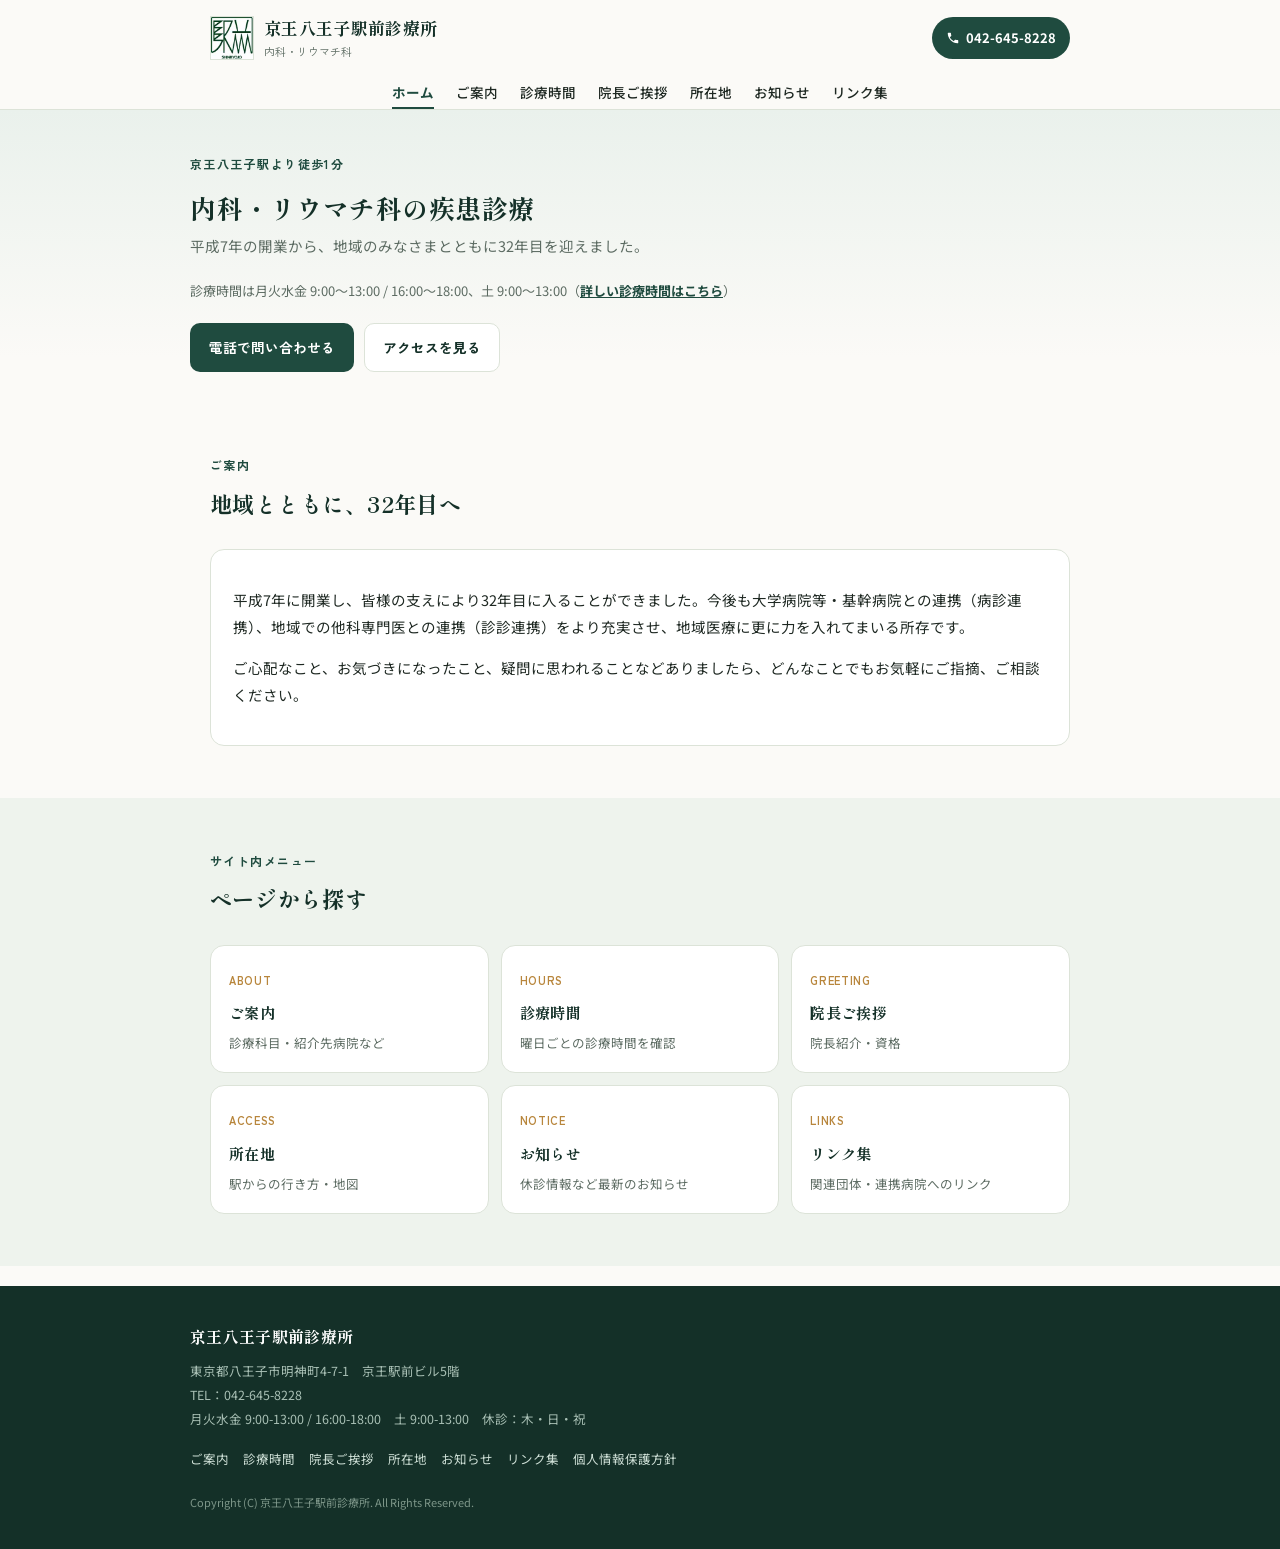
==== commit ee106ba5: "9.5.3" ====
--- a/index.html
+++ b/index.html
@@ -3,357 +3,160 @@
 <head>
 <meta charset="UTF-8">
 <meta name="viewport" content="width=device-width, initial-scale=1.0">
-<meta name="robots" content="noindex, nofollow">
-<title>お知らせ管理｜京王八王子駅前診療所</title>
+<title>京王八王子駅前診療所｜内科・リウマチ科</title>
 <link rel="preconnect" href="https://fonts.googleapis.com">
 <link href="https://fonts.googleapis.com/css2?family=Shippori+Mincho:wght@500;700&family=Noto+Sans+JP:wght@400;500;700&family=Zen+Kaku+Gothic+New:wght@500;700&display=swap" rel="stylesheet">
-<link rel="stylesheet" href="../css/style.css">
-<style>
-  body{background:var(--bg-tint);}
-  .admin-wrap{max-width:640px; margin:0 auto; padding:32px 20px 60px;}
-  .admin-head{margin-bottom:22px;}
-  .admin-head-row{display:flex; align-items:flex-start; justify-content:space-between; gap:16px; flex-wrap:wrap;}
-  .btn-logout{flex-shrink:0;}
-  .admin-footer{display:flex; justify-content:flex-end; margin-top:18px;}
-  .admin-head h1{font-size:20px; margin:0 0 4px;}
-  .admin-head p{font-size:12.5px; color:var(--text-muted); margin:0;}
-  .admin-badge{display:inline-block; font-size:11px; font-family:'Zen Kaku Gothic New',sans-serif; font-weight:700; background:var(--primary); color:#fff; padding:3px 10px; border-radius:99px; margin-bottom:10px;}
-
-  .card{background:#fff; border:1px solid var(--border); border-radius:var(--radius); padding:22px; margin-bottom:20px;}
-  .field{margin-bottom:14px;}
-  .field label{display:block; font-size:12.5px; font-weight:700; color:var(--text-muted); margin-bottom:5px; font-family:'Zen Kaku Gothic New',sans-serif;}
-  .field input[type=text], .field input[type=date], .field input[type=password], .field textarea{
-    width:100%; border:1px solid var(--border); border-radius:8px; padding:10px 12px; font-size:14px;
-    font-family:'Noto Sans JP',sans-serif; color:var(--text); background:#fff;
-  }
-  .field textarea{min-height:90px; resize:vertical;}
-  .field-check{display:flex; align-items:center; gap:8px; font-size:13.5px;}
-
-  .btn-row{display:flex; gap:10px; margin-top:18px;}
-  .btn{display:inline-flex; align-items:center; gap:8px; padding:11px 18px; border-radius:10px; font-size:13.5px; font-weight:700; border:1px solid transparent; cursor:pointer; font-family:'Zen Kaku Gothic New',sans-serif;}
-  .btn-primary{background:var(--primary); color:#fff;}
-  .btn-outline{background:#fff; color:var(--primary-dark); border-color:var(--border);}
-  .btn-danger{background:#fff; color:var(--urgent); border-color:#E5C6BE;}
-  .btn:disabled{opacity:.5; cursor:not-allowed;}
-
-  .status-msg{font-size:13px; padding:10px 14px; border-radius:8px; margin-bottom:16px; display:none;}
-  .status-msg.show{display:block;}
-  .status-msg.ok{background:#E7F1E9; color:var(--primary-dark);}
-  .status-msg.err{background:var(--urgent-bg); color:var(--urgent);}
-
-  .list-item{border:1px solid var(--border); border-radius:10px; padding:14px 16px; margin-bottom:10px; background:#fff;}
-  .list-item.urgent{border-color:#E5C6BE; background:#FFFBFA;}
-  .list-item .li-date{font-size:11px; color:var(--text-muted); font-family:'Zen Kaku Gothic New',sans-serif;}
-  .li-badge{display:inline-block; font-size:10.5px; background:var(--primary-soft); color:var(--primary-dark); padding:2px 8px; border-radius:99px; margin-left:6px; font-weight:700;}
-  .li-badge.urgent{background:var(--urgent-bg); color:var(--urgent);}
-  .list-item h4{margin:4px 0 4px; font-size:14.5px;}
-  .list-item p{margin:0 0 10px; font-size:13px; color:var(--text-muted); white-space:pre-wrap;}
-  .li-actions{display:flex; gap:8px;}
-  .li-actions button{font-size:12px; padding:6px 12px; border-radius:7px; border:1px solid var(--border); background:#fff; cursor:pointer; font-family:'Zen Kaku Gothic New',sans-serif;}
-  .li-actions button.edit{color:var(--primary-dark);}
-  .li-actions button.del{color:var(--urgent); border-color:#E5C6BE;}
-
-  .section-title{font-size:14px; font-weight:700; margin:0 0 12px; font-family:'Zen Kaku Gothic New',sans-serif; color:var(--primary-dark);}
-  .lock-screen{max-width:360px; margin:80px auto; text-align:center;}
-</style>
+<link rel="stylesheet" href="css/style.css">
 </head>
 <body>
 
-<div class="admin-wrap">
-
-  <!-- パスワード入力画面 -->
-  <div id="lockScreen" class="lock-screen">
-    <div class="admin-badge">管理ページ</div>
-    <div class="card" style="text-align:left;">
-      <p class="section-title">パスワードを入力してください</p>
-      <div class="field">
-        <input type="password" id="passwordInput" placeholder="パスワード">
-      </div>
-      <div id="lockError" class="status-msg err"></div>
-      <button class="btn btn-primary" id="loginBtn" style="width:100%; justify-content:center;" onclick="unlock()">ログイン</button>
+<header class="site-header">
+  <div class="header-top">
+    <a class="brand" href="index.html">
+      <span class="brand-mark"><img src="assets/logo.jpg" alt="京王八王子駅前診療所 ロゴ"></span>
+      <span class="brand-text">
+        <p class="brand-name">京王八王子駅前診療所</p>
+        <span class="brand-sub">内科・リウマチ科</span>
+      </span>
+    </a>
+    <div class="header-actions">
+      <a class="tel-btn" href="tel:042-645-8228">
+        <svg viewBox="0 0 24 24" fill="currentColor"><path d="M6.6 10.8c1.4 2.8 3.8 5.1 6.6 6.6l2.2-2.2c.3-.3.7-.4 1-.2 1.1.4 2.3.6 3.6.6.6 0 1 .4 1 1V20c0 .6-.4 1-1 1C10.7 21 3 13.3 3 4c0-.6.4-1 1-1h3.5c.6 0 1 .4 1 1 0 1.2.2 2.4.6 3.6.1.4 0 .8-.2 1L6.6 10.8z"/></svg>
+        042-645-8228
+      </a>
+      <button class="menu-btn" id="menuBtn" aria-label="メニュー"><span></span><span></span><span></span></button>
     </div>
   </div>
+  <nav class="primary-nav" id="primaryNav">
+    <ul>
+      <li><a href="index.html" class="active">ホーム</a></li>
+      <li><a href="about.html">ご案内</a></li>
+      <li><a href="hours.html">診療時間</a></li>
+      <li><a href="staff.html">院長ご挨拶</a></li>
+      <li><a href="access.html">所在地</a></li>
+      <li><a href="notice.html">お知らせ</a></li>
+      <li><a href="links.html">リンク集</a></li>
+    </ul>
+  </nav>
+</header>
 
-  <!-- 管理画面本体（ログイン後に表示） -->
-  <div id="adminScreen" style="display:none;">
-    <div class="admin-head admin-head-row">
-      <div>
-        <div class="admin-badge">管理ページ</div>
-        <h1>お知らせ管理</h1>
-        <p>京王八王子駅前診療所　お知らせの追加・編集・削除ができます</p>
-      </div>
-      <button class="btn btn-outline btn-logout" onclick="logout()">ログアウト</button>
-    </div>
+<section class="hero">
+  <div class="hero-inner">
+    <span class="eyebrow">京王八王子駅より徒歩1分</span>
+    <h1>内科・リウマチ科の疾患診療</h1>
+    <p class="lead">平成7年の開業から、地域のみなさまとともに<span class="anniv-year">30</span>年目を迎えました。</p>
 
-    <div class="card">
-      <p class="section-title" id="formTitle">＋ 新規お知らせを追加</p>
-      <input type="hidden" id="editId" value="">
-      <div class="field">
-        <label>タイトル</label>
-        <input type="text" id="fieldTitle" placeholder="例：夏期休診のお知らせ">
-      </div>
-      <div class="field">
-        <label>本文</label>
-        <textarea id="fieldBody" placeholder="例：8月13日（木）〜8月23日（日）まで休診になります。"></textarea>
-      </div>
-      <div class="field">
-        <label>掲載日</label>
-        <input type="date" id="fieldDate">
-      </div>
-      <div class="field field-check">
-        <input type="checkbox" id="fieldShowTop">
-        <label style="margin:0;" for="fieldShowTop">トップページにも表示する（通常のお知らせ）</label>
-      </div>
-      <div class="field field-check">
-        <input type="checkbox" id="fieldUrgent">
-        <label style="margin:0;" for="fieldUrgent">トップページの目立つ位置にも表示する（休診など重要なお知らせ）</label>
-      </div>
-      <p style="font-size:12px; color:var(--text-muted); margin:-6px 0 0;">※トップページには最大3件まで表示されます。「目立つ位置」のお知らせが優先され、残りの枠を「通常表示」のお知らせで埋めます。</p>
-      <div class="btn-row">
-        <button class="btn btn-primary" id="submitBtn" onclick="submitNotice()">保存する</button>
-        <button class="btn btn-outline" id="cancelEditBtn" style="display:none;" onclick="resetForm()">編集をやめる</button>
-      </div>
-    </div>
+    <p class="hours-note">診療時間は月火水金 9:00〜13:00 / 16:00〜18:00、土 9:00〜13:00（<a href="hours.html">詳しい診療時間はこちら</a>）</p>
 
-    <div id="statusMsg" class="status-msg"></div>
-
-    <p class="section-title">現在のお知らせ一覧</p>
-    <div id="noticeAdminList">
-      <p style="font-size:13px; color:var(--text-muted);">読み込み中…</p>
-    </div>
-
-    <div class="admin-footer">
-      <button class="btn btn-outline btn-logout" onclick="logout()">ログアウト</button>
+    <div class="hero-cta">
+      <a class="btn btn-primary" href="tel:042-645-8228">電話で問い合わせる</a>
+      <a class="btn btn-outline" href="access.html">アクセスを見る</a>
     </div>
   </div>
-</div>
+</section>
 
+<div class="notice-card" id="topNoticeCard"></div>
+
+<section>
+  <div class="wrap">
+    <div class="section-head">
+      <span class="eyebrow">ご案内</span>
+      <h2>地域とともに、<span class="anniv-year">30</span>年目へ</h2>
+    </div>
+    <div class="lead-block">
+      <p>平成7年に開業し、皆様の支えにより<span class="anniv-year">30</span>年目に入ることができました。今後も大学病院等・基幹病院との連携（病診連携）、地域での他科専門医との連携（診診連携）をより充実させ、地域医療に更に力を入れてまいる所存です。</p>
+      <p>ご心配なこと、お気づきになったこと、疑問に思われることなどありましたら、どんなことでもお気軽にご指摘、ご相談ください。</p>
+    </div>
+  </div>
+</section>
+
+<section class="tint">
+  <div class="wrap">
+    <div class="section-head">
+      <span class="eyebrow">サイト内メニュー</span>
+      <h2>ページから探す</h2>
+    </div>
+    <div class="quick-grid">
+      <a class="quick-card" href="about.html">
+        <span class="q-label">ABOUT</span>
+        <h3>ご案内</h3>
+        <p>診療科目・紹介先病院など</p>
+      </a>
+      <a class="quick-card" href="hours.html">
+        <span class="q-label">HOURS</span>
+        <h3>診療時間</h3>
+        <p>曜日ごとの診療時間を確認</p>
+      </a>
+      <a class="quick-card" href="staff.html">
+        <span class="q-label">GREETING</span>
+        <h3>院長ご挨拶</h3>
+        <p>院長紹介・資格</p>
+      </a>
+      <a class="quick-card" href="access.html">
+        <span class="q-label">ACCESS</span>
+        <h3>所在地</h3>
+        <p>駅からの行き方・地図</p>
+      </a>
+      <a class="quick-card" href="notice.html">
+        <span class="q-label">NOTICE</span>
+        <h3>お知らせ</h3>
+        <p>休診情報など最新のお知らせ</p>
+      </a>
+      <a class="quick-card" href="links.html">
+        <span class="q-label">LINKS</span>
+        <h3>リンク集</h3>
+        <p>関連団体・連携病院へのリンク</p>
+      </a>
+    </div>
+  </div>
+</section>
+
+<footer>
+  <div class="footer-inner">
+    <p class="brand-name">京王八王子駅前診療所</p>
+    <div class="foot-meta">
+      東京都八王子市明神町4-7-1　京王駅前ビル5階<br>
+      TEL：042-645-8228<br>
+      月火水金 9:00-13:00 / 16:00-18:00　土 9:00-13:00　休診：木・日・祝
+    </div>
+    <div class="foot-links">
+      <a href="about.html">ご案内</a>
+      <a href="hours.html">診療時間</a>
+      <a href="staff.html">院長ご挨拶</a>
+      <a href="access.html">所在地</a>
+      <a href="notice.html">お知らせ</a>
+      <a href="links.html">リンク集</a>
+      <a href="privacy.html">個人情報保護方針</a>
+    </div>
+    <p class="copyright">Copyright (C) 京王八王子駅前診療所. All Rights Reserved.</p>
+  </div>
+</footer>
+
+<script>const NOTICES_JSON_PATH = 'data/notices.json';</script>
+<script src="js/main.js"></script>
 <script>
-  // ▼▼▼ Google Apps Script をデプロイ後、発行されたWebアプリURLに書き換えてください ▼▼▼
-  const GAS_WEB_APP_URL = 'https://script.google.com/macros/s/AKfycbzgqf2Nvbsjk3s-VtN9Ywsd7hzt1K0guyikj1zihQJ96IrSN_O31bGzi0TfxyXy5wCt/exec';
-
-  const NOTICES_JSON_PATH = '../data/notices.json';
-  let sessionPassword = sessionStorage.getItem('admin_pw') || '';
-  let currentNotices = [];
-
-  function unlock(){
-    const pw = document.getElementById('passwordInput').value;
-    if(!pw){
-      showLockError('パスワードを入力してください。');
-      return;
-    }
-    const loginBtn = document.getElementById('loginBtn');
-    loginBtn.disabled = true;
-    loginBtn.textContent = '確認中…';
-    showLockError('');
-
-    fetch(GAS_WEB_APP_URL, {
-      method: 'POST',
-      headers: {'Content-Type': 'text/plain;charset=utf-8'},
-      body: JSON.stringify({ action: 'verify', password: pw })
+  fetch('data/notices.json?_=' + Date.now())
+    .then(res => res.json())
+    .then(notices => {
+      const card = document.getElementById('topNoticeCard');
+      if(!notices || notices.length === 0){ return; }
+      notices.sort((a,b) => new Date(b.date) - new Date(a.date));
+      const top = notices.find(n => n.urgent) || notices[0];
+      const div = document.createElement('div');
+      div.textContent = top.title;
+      const titleSafe = div.innerHTML;
+      div.textContent = top.body;
+      const bodySafe = div.innerHTML;
+      card.innerHTML = `
+        <a class="notice-box" href="notice.html">
+          <span class="notice-icon">!</span>
+          <div>
+            <h3>${titleSafe}</h3>
+            <p>${bodySafe}</p>
+          </div>
+        </a>`;
     })
-      .then(res => res.json())
-      .then(res => {
-        if(res.success){
-          sessionPassword = pw;
-          sessionStorage.setItem('admin_pw', pw);
-          document.getElementById('lockScreen').style.display = 'none';
-          document.getElementById('adminScreen').style.display = 'block';
-          clearStatus();
-          resetForm();
-          loadNotices();
-        } else if(res.error === 'invalid_password'){
-          showLockError('パスワードが正しくありません。');
-        } else {
-          showLockError('エラーが発生しました：' + (res.error || '不明なエラー') + '（GAS側の再デプロイが反映されていない可能性があります）');
-        }
-      })
-      .catch(() => {
-        showLockError('通信エラーが発生しました。時間をおいて再度お試しください。');
-      })
-      .finally(() => {
-        loginBtn.disabled = false;
-        loginBtn.textContent = 'ログイン';
-      });
-  }
-
-  function clearStatus(){
-    const el = document.getElementById('statusMsg');
-    el.textContent = '';
-    el.className = 'status-msg';
-  }
-
-  function logout(){
-    sessionPassword = '';
-    sessionStorage.removeItem('admin_pw');
-    document.getElementById('passwordInput').value = '';
-    document.getElementById('lockError').textContent = '';
-    document.getElementById('lockError').classList.remove('show');
-    document.getElementById('adminScreen').style.display = 'none';
-    document.getElementById('lockScreen').style.display = 'block';
-    clearStatus();
-    resetForm();
-  }
-
-  // パスワード欄でEnterキーを押したらログイン実行
-  document.getElementById('passwordInput').addEventListener('keydown', (e) => {
-    if(e.key === 'Enter'){
-      e.preventDefault();
-      unlock();
-    }
-  });
-
-  function showLockError(msg){
-    const el = document.getElementById('lockError');
-    el.textContent = msg;
-    if(msg){
-      el.classList.add('show');
-    } else {
-      el.classList.remove('show');
-    }
-  }
-
-  function escapeHtml(str){
-    return String(str).replace(/[&<>"']/g, s => ({'&':'&amp;','<':'&lt;','>':'&gt;','"':'&quot;',"'":'&#39;'}[s]));
-  }
-
-  function loadNotices(){
-    fetch(NOTICES_JSON_PATH + '?t=' + Date.now())
-      .then(res => res.json())
-      .then(list => { currentNotices = list || []; renderList(); })
-      .catch(() => {
-        document.getElementById('noticeAdminList').innerHTML =
-          '<p style="font-size:13px; color:var(--text-muted);">お知らせの読み込みに失敗しました。</p>';
-      });
-  }
-
-  function renderList(){
-    const el = document.getElementById('noticeAdminList');
-    const sorted = [...currentNotices].sort((a,b) => (a.date < b.date ? 1 : -1));
-    if(sorted.length === 0){
-      el.innerHTML = '<p style="font-size:13px; color:var(--text-muted);">お知らせはまだありません。</p>';
-      return;
-    }
-    el.innerHTML = sorted.map(n => `
-      <div class="list-item${n.urgent ? ' urgent' : ''}">
-        <div class="li-date">${escapeHtml(n.date)}${n.urgent ? ' <span class="li-badge urgent">トップ表示（重要）</span>' : (n.showTop ? ' <span class="li-badge">トップ表示</span>' : '')}</div>
-        <h4>${escapeHtml(n.title)}</h4>
-        <p>${escapeHtml(n.body)}</p>
-        <div class="li-actions">
-          <button class="edit" onclick="startEdit('${n.id}')">編集</button>
-          <button class="del" onclick="deleteNotice('${n.id}')">削除</button>
-        </div>
-      </div>
-    `).join('');
-  }
-
-  function startEdit(id){
-    const n = currentNotices.find(x => x.id === id);
-    if(!n) return;
-    document.getElementById('editId').value = n.id;
-    document.getElementById('fieldTitle').value = n.title;
-    document.getElementById('fieldBody').value = n.body;
-    document.getElementById('fieldDate').value = n.date;
-    document.getElementById('fieldUrgent').checked = !!n.urgent;
-    document.getElementById('fieldShowTop').checked = !!n.showTop;
-    document.getElementById('formTitle').textContent = '編集中：' + n.title;
-    document.getElementById('submitBtn').textContent = '更新する';
-    document.getElementById('cancelEditBtn').style.display = 'inline-flex';
-    window.scrollTo({top:0, behavior:'smooth'});
-  }
-
-  function resetForm(){
-    document.getElementById('editId').value = '';
-    document.getElementById('fieldTitle').value = '';
-    document.getElementById('fieldBody').value = '';
-    document.getElementById('fieldDate').value = '';
-    document.getElementById('fieldUrgent').checked = false;
-    document.getElementById('fieldShowTop').checked = false;
-    document.getElementById('formTitle').textContent = '＋ 新規お知らせを追加';
-    document.getElementById('submitBtn').textContent = '保存する';
-    document.getElementById('cancelEditBtn').style.display = 'none';
-  }
-
-  function showStatus(msg, ok){
-    const el = document.getElementById('statusMsg');
-    el.textContent = msg;
-    el.className = 'status-msg show ' + (ok ? 'ok' : 'err');
-  }
-
-  function callApi(payload){
-    return fetch(GAS_WEB_APP_URL, {
-      method: 'POST',
-      headers: {'Content-Type': 'text/plain;charset=utf-8'},
-      body: JSON.stringify(payload)
-    }).then(res => res.json());
-  }
-
-  function submitNotice(){
-    const id = document.getElementById('editId').value;
-    const title = document.getElementById('fieldTitle').value.trim();
-    const body = document.getElementById('fieldBody').value.trim();
-    const date = document.getElementById('fieldDate').value;
-    const urgent = document.getElementById('fieldUrgent').checked;
-    const showTop = document.getElementById('fieldShowTop').checked;
-
-    if(!title || !body || !date){
-      showStatus('タイトル・本文・掲載日をすべて入力してください。', false);
-      return;
-    }
-
-    const payload = {
-      password: sessionPassword,
-      action: id ? 'update' : 'create',
-      id: id || undefined,
-      title, body, date, urgent, showTop
-    };
-
-    showStatus('保存しています…', true);
-    callApi(payload).then(res => {
-      if(res.success){
-        currentNotices = res.notices || currentNotices;
-        renderList();
-        resetForm();
-        showStatus('保存しました。公開サイトへの反映まで1分程度かかります。', true);
-      } else {
-        handleApiError(res);
-      }
-    }).catch(() => showStatus('通信エラーが発生しました。時間をおいて再度お試しください。', false));
-  }
-
-  function deleteNotice(id){
-    const n = currentNotices.find(x => x.id === id);
-    if(!n) return;
-    if(!confirm('「' + n.title + '」を削除します。よろしいですか？この操作は取り消せません。')) return;
-
-    showStatus('削除しています…', true);
-    callApi({password: sessionPassword, action: 'delete', id}).then(res => {
-      if(res.success){
-        currentNotices = res.notices || currentNotices;
-        renderList();
-        showStatus('削除しました。公開サイトへの反映まで1分程度かかります。', true);
-      } else {
-        handleApiError(res);
-      }
-    }).catch(() => showStatus('通信エラーが発生しました。時間をおいて再度お試しください。', false));
-  }
-
-  function handleApiError(res){
-    if(res.error === 'invalid_password'){
-      sessionStorage.removeItem('admin_pw');
-      showStatus('パスワードが正しくありません。再度ログインしてください。', false);
-      document.getElementById('adminScreen').style.display = 'none';
-      document.getElementById('lockScreen').style.display = 'block';
-    } else {
-      showStatus('エラーが発生しました：' + (res.error || '不明なエラー'), false);
-    }
-  }
-
-  if(sessionPassword){
-    document.getElementById('lockScreen').style.display = 'none';
-    document.getElementById('adminScreen').style.display = 'block';
-    loadNotices();
-  }
+    .catch(() => {});
 </script>
 </body>
 </html>
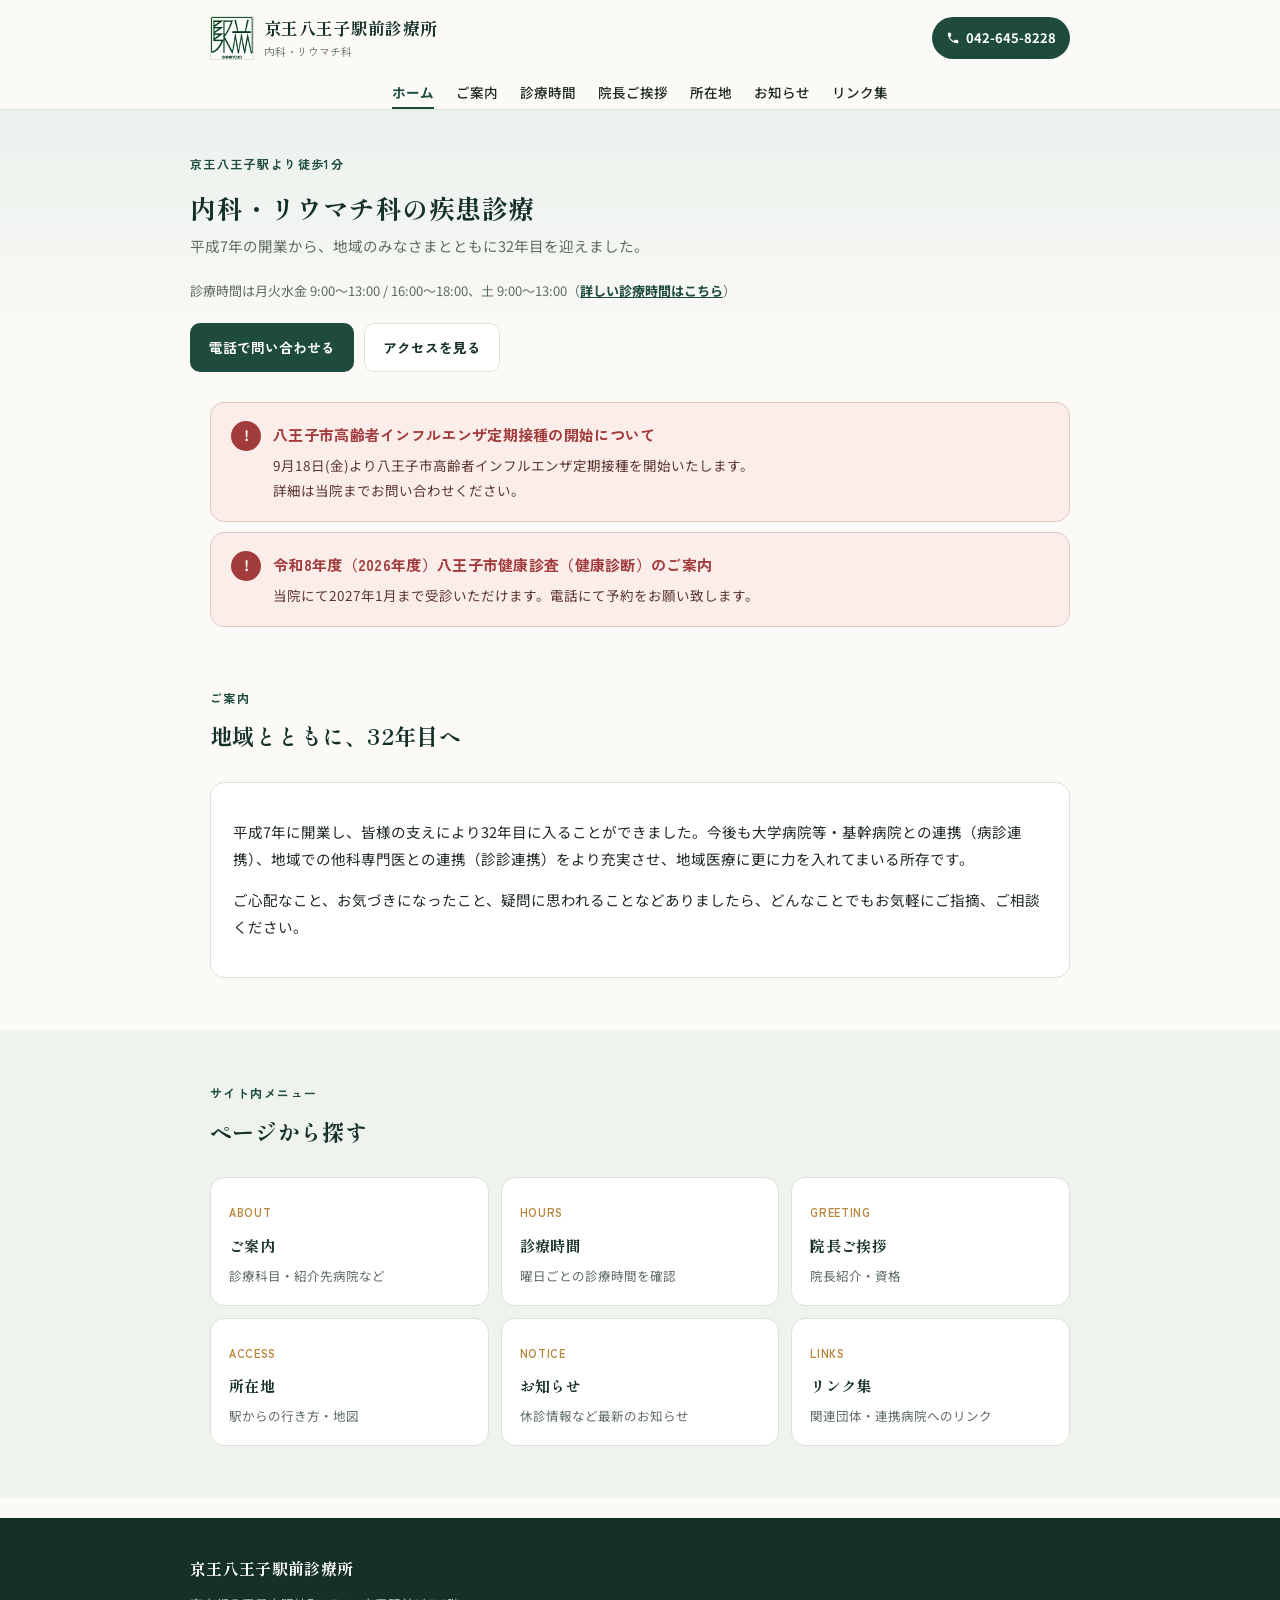
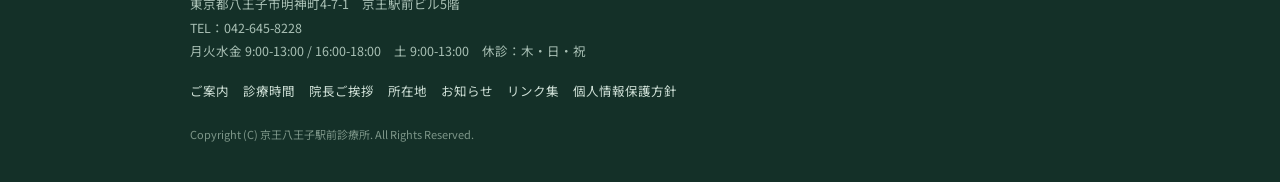
==== commit 6775882f: "8.15.3" ====
--- a/index.html
+++ b/index.html
@@ -6,7 +6,7 @@
 <title>京王八王子駅前診療所｜内科・リウマチ科</title>
 <link rel="preconnect" href="https://fonts.googleapis.com">
 <link href="https://fonts.googleapis.com/css2?family=Shippori+Mincho:wght@500;700&family=Noto+Sans+JP:wght@400;500;700&family=Zen+Kaku+Gothic+New:wght@500;700&display=swap" rel="stylesheet">
-<link rel="stylesheet" href="css/style.css">
+<link rel="stylesheet" href="css/style.css?v=20260918a">
 </head>
 <body>
 
@@ -133,7 +133,7 @@
 </footer>
 
 <script>const NOTICES_JSON_PATH = 'data/notices.json';</script>
-<script src="js/main.js"></script>
+<script src="js/main.js?v=20260918a"></script>
 <script>
   fetch('data/notices.json?_=' + Date.now())
     .then(res => res.json())
